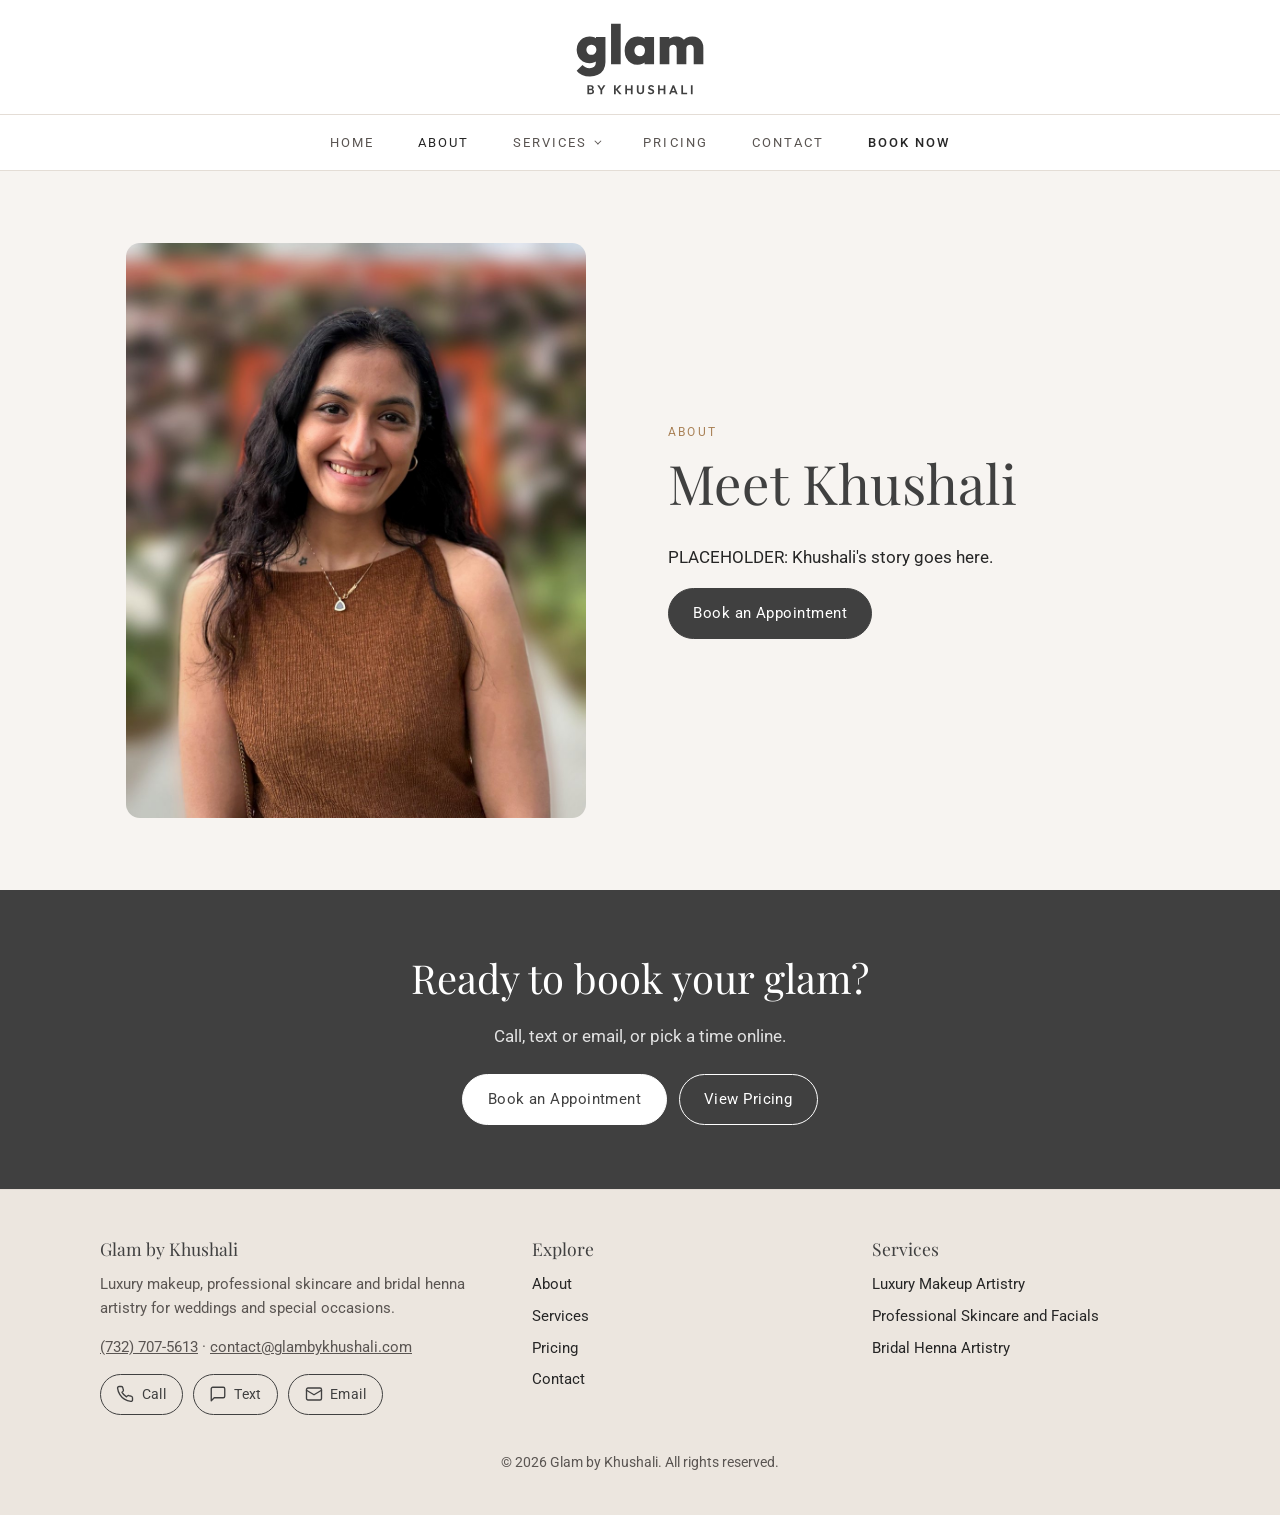
==== about/index.html @ 45f6269a "Add About page with Khushali's photo; link About nav to it (text pending) Co-Authored-By: Claude Opu" ====
<!doctype html>
<html lang="en">
<head>
<meta charset="utf-8">
<meta name="viewport" content="width=device-width, initial-scale=1">
<title>About | Glam by Khushali</title>
<meta name="description" content="Meet Khushali, the makeup, skincare and henna artist behind Glam by Khushali.">
<link rel="canonical" href="https://glambykhushali.com/about/">
<meta property="og:title" content="About | Glam by Khushali">
<meta property="og:description" content="Meet Khushali, the makeup, skincare and henna artist behind Glam by Khushali.">
<meta property="og:image" content="https://images.unsplash.com/photo-1684868268327-7e5590bcfbd6?auto=format&fit=crop&w=1200&q=80">
<link rel="icon" href="/favicon.ico" sizes="32x32">
<link rel="icon" type="image/svg+xml" href="/favicon.svg">
<link rel="apple-touch-icon" sizes="180x180" href="/apple-touch-icon.png">
<link rel="preconnect" href="https://fonts.googleapis.com">
<link rel="preconnect" href="https://fonts.gstatic.com" crossorigin>
<link rel="stylesheet" href="https://fonts.googleapis.com/css2?family=Playfair+Display:wght@400;500&family=Roboto:wght@300;400;500&display=swap">
<link rel="stylesheet" href="/assets/site.css">
</head>
<body>
<header class="brand-bar">
  <a class="book-mobile" href="/contact/#book">Book</a>
  <a class="logo" href="/" aria-label="Glam by Khushali home"><img src="/assets/logo.svg" alt="Glam by Khushali" width="470" height="266"></a>
  <button class="menu-toggle" type="button" aria-expanded="false" aria-controls="mobile-menu" aria-label="Menu"><svg viewBox="0 0 24 24" fill="none" stroke="currentColor" stroke-width="1.8" stroke-linecap="round" aria-hidden="true"><path d="M3 6h18M3 12h18M3 18h18"/></svg></button>
</header>
<nav class="main-nav" aria-label="Primary">
  <a href="/">Home</a>
  <a href="/about/" aria-current="page">About</a>
  <div class="has-sub"><a href="/#services">Services</a><span class="caret" aria-hidden="true"></span>
    <div class="submenu"><a href="/services/makeup/">Luxury Makeup</a><a href="/services/skincare/">Skincare & Facials</a><a href="/services/henna/">Bridal Henna</a></div>
  </div>
  <a href="/pricing/">Pricing</a>
  <a href="/contact/">Contact</a>
  <a class="nav-book" href="/contact/#book">Book Now</a>
</nav>
<div class="menu-overlay"></div>
<nav id="mobile-menu" class="mobile-menu" aria-label="Mobile">
  <button class="menu-close" type="button" aria-label="Close menu">&times;</button>
  <a href="/">Home</a>
  <a href="/about/">About</a>
  <a href="/#services">Services</a>
  <a class="sub" href="/services/makeup/">Luxury Makeup</a><a class="sub" href="/services/skincare/">Skincare & Facials</a><a class="sub" href="/services/henna/">Bridal Henna</a>
  <a href="/pricing/">Pricing</a>
  <a href="/contact/">Contact</a>
  <a class="nav-book" href="/contact/#book">Book Now</a>
</nav>
<main>
<section class="section">
  <div class="wrap split">
    <img class="portrait" src="/assets/khushali.jpg" alt="Khushali, makeup, skincare and henna artist" width="1000" height="1250">
    <div>
      <p class="eyebrow">About</p>
      <h1>Meet Khushali</h1>
      <p>PLACEHOLDER: Khushali's story goes here.</p>
      <div class="actions"><a class="btn" href="/contact/#book">Book an Appointment</a></div>
    </div>
  </div>
</section>

<section class="cta-band">
  <div class="wrap">
    <h2>Ready to book your glam?</h2>
    <p>Call, text or email, or pick a time online.</p>
    <div class="actions">
      <a class="btn btn--light" href="/contact/#book">Book an Appointment</a>
      <a class="btn btn--ghost" style="color:#fff;border-color:#fff" href="/pricing/">View Pricing</a>
    </div>
  </div>
</section>
</main>
<footer class="site-footer">
  <div class="wrap footer-grid">
    <div>
      <h3>Glam by Khushali</h3>
      <p class="note">Luxury makeup, professional skincare and bridal henna artistry for weddings and special occasions.</p>
      <p class="note"><a href="tel:+17327075613">(732) 707-5613</a> · <a href="mailto:contact@glambykhushali.com">contact@glambykhushali.com</a></p>
      <div class="footer-actions">
        <a class="btn btn--ghost" href="tel:+17327075613"><svg viewBox="0 0 24 24" fill="none" stroke="currentColor" stroke-width="1.8" stroke-linecap="round" stroke-linejoin="round" aria-hidden="true"><path d="M22 16.9v3a2 2 0 0 1-2.2 2 19.8 19.8 0 0 1-8.6-3.1 19.5 19.5 0 0 1-6-6A19.8 19.8 0 0 1 2.1 4.2 2 2 0 0 1 4.1 2h3a2 2 0 0 1 2 1.7c.1.9.4 1.8.7 2.7a2 2 0 0 1-.5 2.1L8 9.8a16 16 0 0 0 6 6l1.3-1.3a2 2 0 0 1 2.1-.4c.9.3 1.8.6 2.7.7a2 2 0 0 1 1.7 2z"/></svg>Call</a>
        <a class="btn btn--ghost" href="sms:+17327075613"><svg viewBox="0 0 24 24" fill="none" stroke="currentColor" stroke-width="1.8" stroke-linecap="round" stroke-linejoin="round" aria-hidden="true"><path d="M21 15a2 2 0 0 1-2 2H7l-4 4V5a2 2 0 0 1 2-2h14a2 2 0 0 1 2 2z"/></svg>Text</a>
        <a class="btn btn--ghost" href="mailto:contact@glambykhushali.com"><svg viewBox="0 0 24 24" fill="none" stroke="currentColor" stroke-width="1.8" stroke-linecap="round" stroke-linejoin="round" aria-hidden="true"><rect x="2" y="4" width="20" height="16" rx="2"/><path d="m22 7-10 6L2 7"/></svg>Email</a>
      </div>
    </div>
    <div>
      <h3>Explore</h3>
      <ul class="footer-links">
        <li><a href="/about/">About</a></li>
        <li><a href="/#services">Services</a></li>
        <li><a href="/pricing/">Pricing</a></li>
        <li><a href="/contact/">Contact</a></li>
      </ul>
    </div>
    <div>
      <h3>Services</h3>
      <ul class="footer-links">
        <li><a href="/services/makeup/">Luxury Makeup Artistry</a></li><li><a href="/services/skincare/">Professional Skincare and Facials</a></li><li><a href="/services/henna/">Bridal Henna Artistry</a></li>
      </ul>
    </div>
  </div>
  <p class="copyright">© 2026 Glam by Khushali. All rights reserved.</p>
</footer>
<script src="/assets/site.js" defer></script>
</body>
</html>
---- assets/site.css ----
:root {
  --bg: #f7f4f1;
  --surface: #ffffff;
  --ink: #262626;
  --ink-soft: #5a5552;
  --brand: #404040;
  --accent: #a98157;
  --accent-soft: #efe5da;
  --line: #e4ddd6;
  --radius: 14px;
  --heading: "Playfair Display", Georgia, serif;
  --body: "Roboto", system-ui, -apple-system, sans-serif;
  --max: 1120px;
}

*, *::before, *::after { box-sizing: border-box; }
html { scroll-behavior: smooth; -webkit-text-size-adjust: 100%; }
body {
  margin: 0;
  background: var(--bg);
  color: var(--ink);
  font-family: var(--body);
  font-size: 17px;
  line-height: 1.65;
  min-height: 100vh;
  display: flex;
  flex-direction: column;
}
main { flex: 1; }
img { max-width: 100%; height: auto; display: block; }
a { color: inherit; }
h1, h2, h3 { font-family: var(--heading); font-weight: 400; line-height: 1.2; color: var(--brand); margin: 0 0 .5em; }
h1 { font-size: clamp(2.1rem, 5vw, 3.4rem); }
h2 { font-size: clamp(1.7rem, 3.6vw, 2.5rem); }
h3 { font-size: 1.35rem; }
p { margin: 0 0 1em; }
.wrap { max-width: var(--max); margin: 0 auto; padding: 0 20px; }
.section { padding: 72px 0; }
.section--tint { background: var(--accent-soft); }
.center { text-align: center; }
.eyebrow { text-transform: uppercase; letter-spacing: .18em; font-size: .78rem; color: var(--accent); margin-bottom: .6em; }
.lead { font-size: 1.1rem; color: var(--ink-soft); max-width: 680px; margin-left: auto; margin-right: auto; }

/* Buttons */
.btn {
  display: inline-flex; align-items: center; justify-content: center; gap: .5em;
  padding: .8em 1.6em; border-radius: 999px; border: 1px solid var(--brand);
  background: var(--brand); color: #fff; text-decoration: none; font-size: .95rem;
  letter-spacing: .03em; cursor: pointer; transition: opacity .2s, background .2s, color .2s;
}
.btn:hover { opacity: .85; }
.btn--ghost { background: transparent; color: var(--brand); }
.btn--ghost:hover { background: var(--brand); color: #fff; opacity: 1; }
.btn--light { background: #fff; color: var(--brand); border-color: #fff; }
.btn svg { width: 18px; height: 18px; flex: none; }

/* Header */
/* Header: logo bar on top (scrolls away), centered menu bar that stays pinned */
html { scroll-padding-top: 64px; }
.brand-bar {
  position: sticky; top: 0; z-index: 50; background: var(--surface);
  display: grid; grid-template-columns: 1fr auto 1fr; align-items: center;
  padding: 8px 16px; border-bottom: 1px solid var(--line);
}
.logo { justify-self: center; display: block; }
.logo img { height: 40px; width: auto; display: block; }
.book-mobile { justify-self: start; font-size: .75rem; letter-spacing: .18em; text-transform: uppercase; text-decoration: none; color: var(--ink); font-weight: 500; }
.menu-toggle { justify-self: end; background: none; border: 0; padding: 6px; color: var(--brand); cursor: pointer; line-height: 0; }
.menu-toggle svg { width: 28px; height: 28px; }
.main-nav { display: none; }
.menu-overlay { position: fixed; inset: 0; background: rgba(0,0,0,.35); opacity: 0; visibility: hidden; transition: opacity .4s, visibility .4s; z-index: 60; }
.menu-overlay.open { opacity: 1; visibility: visible; }
.mobile-menu {
  position: fixed; top: 0; right: 0; bottom: 0; width: min(86vw, 340px); z-index: 70; background: var(--surface);
  padding: 64px 32px 32px; overflow-y: auto; transform: translateX(105%); transition: transform .5s ease; box-shadow: -10px 0 30px rgba(0,0,0,.08);
}
.mobile-menu.open { transform: none; }
.mobile-menu a { display: block; padding: 12px 0; text-decoration: none; font-size: .8rem; letter-spacing: .18em; text-transform: uppercase; color: var(--ink-soft); }
.mobile-menu a.sub { padding: 8px 0 8px 18px; font-size: .72rem; color: #8a847f; }
.mobile-menu a:hover, .mobile-menu a:focus-visible { color: var(--ink); }
.mobile-menu .nav-book { margin-top: 10px; border-top: 1px solid var(--line); padding-top: 18px; color: var(--ink); font-weight: 500; }
.menu-close { position: absolute; top: 14px; right: 18px; background: none; border: 0; font-size: 2rem; line-height: 1; color: var(--brand); cursor: pointer; }
@media (min-width: 900px) {
  .brand-bar { position: static; display: block; text-align: center; padding: 22px 0 18px; border-bottom: 0; }
  .logo img { height: 74px; margin: 0 auto; }
  .book-mobile, .menu-toggle, .menu-overlay, .mobile-menu { display: none; }
  .main-nav {
    display: flex; justify-content: center; align-items: center; gap: 44px; flex-wrap: wrap;
    position: sticky; top: 0; z-index: 50; background: var(--surface);
    border-top: 1px solid var(--line); border-bottom: 1px solid var(--line); padding: 0 24px;
  }
  .main-nav > a, .has-sub > a { display: block; padding: 17px 0; font-size: .8rem; letter-spacing: .16em; text-transform: uppercase; text-decoration: none; color: var(--ink-soft); transition: color .2s linear; }
  .main-nav > a:hover, .has-sub:hover > a, .has-sub:focus-within > a { color: var(--ink); }
  .main-nav [aria-current="page"] { color: var(--ink); }
  .main-nav .nav-book { color: var(--ink); font-weight: 500; }
  .has-sub { position: relative; display: flex; align-items: center; gap: 7px; }
  .has-sub .caret { width: 5px; height: 5px; border-right: 1px solid currentColor; border-bottom: 1px solid currentColor; transform: rotate(45deg) translateY(-2px); color: var(--ink-soft); }
  .submenu {
    position: absolute; top: 100%; left: -22px; min-width: 210px; background: var(--surface); padding: 10px 22px 12px;
    border: 1px solid var(--line); box-shadow: 0 8px 24px rgba(0,0,0,.08);
    opacity: 0; visibility: hidden; transform: translateY(6px); transition: opacity .2s, transform .2s, visibility .2s;
  }
  .has-sub:hover .submenu, .has-sub:focus-within .submenu { opacity: 1; visibility: visible; transform: none; }
  .submenu a { display: block; padding: 9px 0; font-size: .72rem; letter-spacing: .16em; text-transform: uppercase; text-decoration: none; color: #8a847f; white-space: nowrap; }
  .submenu a:hover { color: var(--ink); }
}

/* Hero */
.hero {
  position: relative; color: #fff; text-align: center;
  background-size: cover; background-position: center 30%;
  padding: 120px 0 130px;
}
.hero::before { content: ""; position: absolute; inset: 0; background: linear-gradient(rgba(20, 14, 10, .45), rgba(20, 14, 10, .6)); }
.hero .wrap { position: relative; }
.hero h1 { color: #fff; }
.hero p { font-size: 1.2rem; opacity: .95; }
.hero .actions { display: flex; flex-wrap: wrap; gap: 12px; justify-content: center; margin-top: 1.6em; }
.page-hero { padding: 80px 0 90px; }

/* About split */
.split { display: grid; gap: 40px; align-items: center; }
.split img.portrait { aspect-ratio: 4 / 5; max-width: 460px; justify-self: center; }
.split img { border-radius: var(--radius); width: 100%; aspect-ratio: 4 / 3; object-fit: cover; }
@media (min-width: 860px) { .split { grid-template-columns: 1fr 1fr; gap: 56px; } }

/* Service cards */
.cards { display: grid; gap: 28px; margin-top: 40px; }
@media (min-width: 760px) { .cards { grid-template-columns: repeat(3, 1fr); } }
.card {
  background: var(--surface); border-radius: var(--radius); overflow: hidden;
  text-decoration: none; display: flex; flex-direction: column;
  box-shadow: 0 1px 2px rgba(0,0,0,.05), 0 8px 24px rgba(60, 40, 20, .06);
  transition: transform .25s, box-shadow .25s;
}
.card:hover { transform: translateY(-4px); box-shadow: 0 2px 4px rgba(0,0,0,.06), 0 16px 36px rgba(60, 40, 20, .12); }
.card img { aspect-ratio: 4 / 3; object-fit: cover; width: 100%; }
.card-body { padding: 24px; display: flex; flex-direction: column; flex: 1; }
.card-body p { color: var(--ink-soft); font-size: .97rem; }
.card-link { margin-top: auto; color: var(--accent); font-size: .92rem; letter-spacing: .05em; }

/* Detail pages */
.gallery { display: grid; gap: 14px; grid-template-columns: repeat(2, 1fr); }
.gallery img { border-radius: 10px; aspect-ratio: 1 / 1; object-fit: cover; width: 100%; }
@media (min-width: 760px) { .gallery { grid-template-columns: repeat(3, 1fr); } }
.checklist { list-style: none; padding: 0; margin: 0 0 1em; }
.checklist li { position: relative; padding-left: 28px; margin-bottom: .55em; }
.checklist li::before { content: ""; position: absolute; left: 4px; top: .55em; width: 9px; height: 9px; border-radius: 50%; background: var(--accent); }
.steps { counter-reset: step; display: grid; gap: 20px; margin-top: 28px; }
@media (min-width: 760px) { .steps { grid-template-columns: repeat(3, 1fr); } }
.step { background: var(--surface); border-radius: var(--radius); padding: 22px; }
.step::before { counter-increment: step; content: "0" counter(step); font-family: var(--heading); font-size: 1.6rem; color: var(--accent); display: block; margin-bottom: 6px; }
.step h3 { font-size: 1.1rem; }
.step p { font-size: .95rem; color: var(--ink-soft); margin: 0; }

/* Pricing */
.rate-badge { display: inline-block; background: var(--surface); border: 1px solid var(--line); border-radius: 999px; padding: .5em 1.4em; font-family: var(--heading); font-size: 1.5rem; color: var(--brand); margin: .4em 0 1em; }
.price-group { margin-top: 56px; }
.price-group > h2 { border-bottom: 1px solid var(--line); padding-bottom: .4em; }
.price-list { display: grid; gap: 20px; margin-top: 24px; }
@media (min-width: 760px) { .price-list { grid-template-columns: repeat(2, 1fr); } }
.price-item { background: var(--surface); border-radius: var(--radius); padding: 26px; box-shadow: 0 1px 2px rgba(0,0,0,.04); display: flex; flex-direction: column; }
.price-head { display: flex; justify-content: space-between; align-items: baseline; gap: 12px; flex-wrap: wrap; margin-bottom: .4em; }
.price-head h3 { margin: 0; }
.price-est { color: var(--accent); font-size: .95rem; white-space: nowrap; }
.price-time { font-size: .9rem; color: var(--ink-soft); margin-bottom: .8em; }
.price-item .checklist { font-size: .95rem; }
.policy { background: var(--surface); border-radius: var(--radius); padding: 32px; margin-top: 56px; border: 1px solid var(--line); }
.policy h2 { font-size: 1.6rem; }

/* Contact */
.contact-options { display: grid; gap: 18px; margin-top: 36px; }
@media (min-width: 760px) { .contact-options { grid-template-columns: repeat(3, 1fr); } }
.contact-card { background: var(--surface); border-radius: var(--radius); padding: 28px 24px; text-align: center; display: flex; flex-direction: column; align-items: center; gap: 10px; }
.contact-card .icon { width: 52px; height: 52px; border-radius: 50%; background: var(--accent-soft); color: var(--accent); display: grid; place-items: center; }
.contact-card .icon svg { width: 24px; height: 24px; }
.contact-card h3 { margin: 4px 0 0; }
.contact-card p { color: var(--ink-soft); font-size: .95rem; margin: 0 0 8px; }
.calendly-box { background: var(--surface); border-radius: var(--radius); overflow: hidden; margin-top: 32px; }
.calendly-inline-widget { min-width: 300px; width: 100%; height: 1120px; }
@media (min-width: 760px) { .calendly-inline-widget { height: 760px; } }
.booking-fallback { padding: 40px 24px; text-align: center; }
.form { max-width: 620px; margin: 32px auto 0; display: grid; gap: 16px; }
.form label { display: block; font-size: .9rem; margin-bottom: 4px; }
.form input, .form textarea { width: 100%; font: inherit; padding: 12px 14px; border: 1px solid var(--line); border-radius: 10px; background: var(--surface); }
.form input:focus, .form textarea:focus { outline: 2px solid var(--accent); outline-offset: 1px; }
.fields { display: grid; gap: 16px; }
.hidden { display: none !important; }
.note { font-size: .92rem; color: var(--ink-soft); }

/* CTA band */
.cta-band { background: var(--brand); color: #fff; text-align: center; padding: 64px 0; }
.cta-band h2 { color: #fff; }
.cta-band p { opacity: .85; }
.cta-band .actions { display: flex; gap: 12px; justify-content: center; flex-wrap: wrap; margin-top: 1.4em; }

/* Footer */
.site-footer { background: #ece6df; border-top: 1px solid var(--line); padding: 48px 0 28px; font-size: .95rem; }
.footer-grid { display: grid; gap: 32px; text-align: center; }
@media (min-width: 760px) { .footer-grid { grid-template-columns: 1.3fr 1fr 1fr; text-align: left; } }
.footer-grid h3 { font-size: 1.1rem; margin-bottom: .7em; }
.footer-links { list-style: none; padding: 0; margin: 0; }
.footer-links li { margin-bottom: .45em; }
.footer-links a { text-decoration: none; }
.footer-links a:hover { color: var(--accent); }
.footer-actions { display: flex; gap: 10px; flex-wrap: wrap; justify-content: center; }
@media (min-width: 760px) { .footer-actions { justify-content: flex-start; } }
.footer-actions .btn { padding: .55em 1.1em; font-size: .88rem; }
.copyright { text-align: center; color: var(--ink-soft); font-size: .85rem; margin-top: 36px; }

/* Book Now chooser */
.choose { display: grid; gap: 22px; margin-top: 36px; text-align: center; }
@media (min-width: 760px) { .choose { grid-template-columns: repeat(2, 1fr); gap: 28px; } }
.choose-card { background: var(--surface); border-radius: var(--radius); padding: 40px 32px 36px; display: flex; flex-direction: column; align-items: center; gap: 12px; box-shadow: 0 6px 22px rgba(0,0,0,.04); }
.choose-card .icon { width: 56px; height: 56px; border-radius: 50%; background: var(--accent-soft); color: var(--accent); display: grid; place-items: center; }
.choose-card .icon svg { width: 26px; height: 26px; }
.choose-card .eyebrow { margin: 6px 0 0; }
.choose-card h2 { margin: 0; font-size: 1.7rem; }
.choose-card p:not(.eyebrow) { color: var(--ink-soft); margin: 0 0 10px; max-width: 34ch; }
.choose-card .btn { margin-top: auto; }
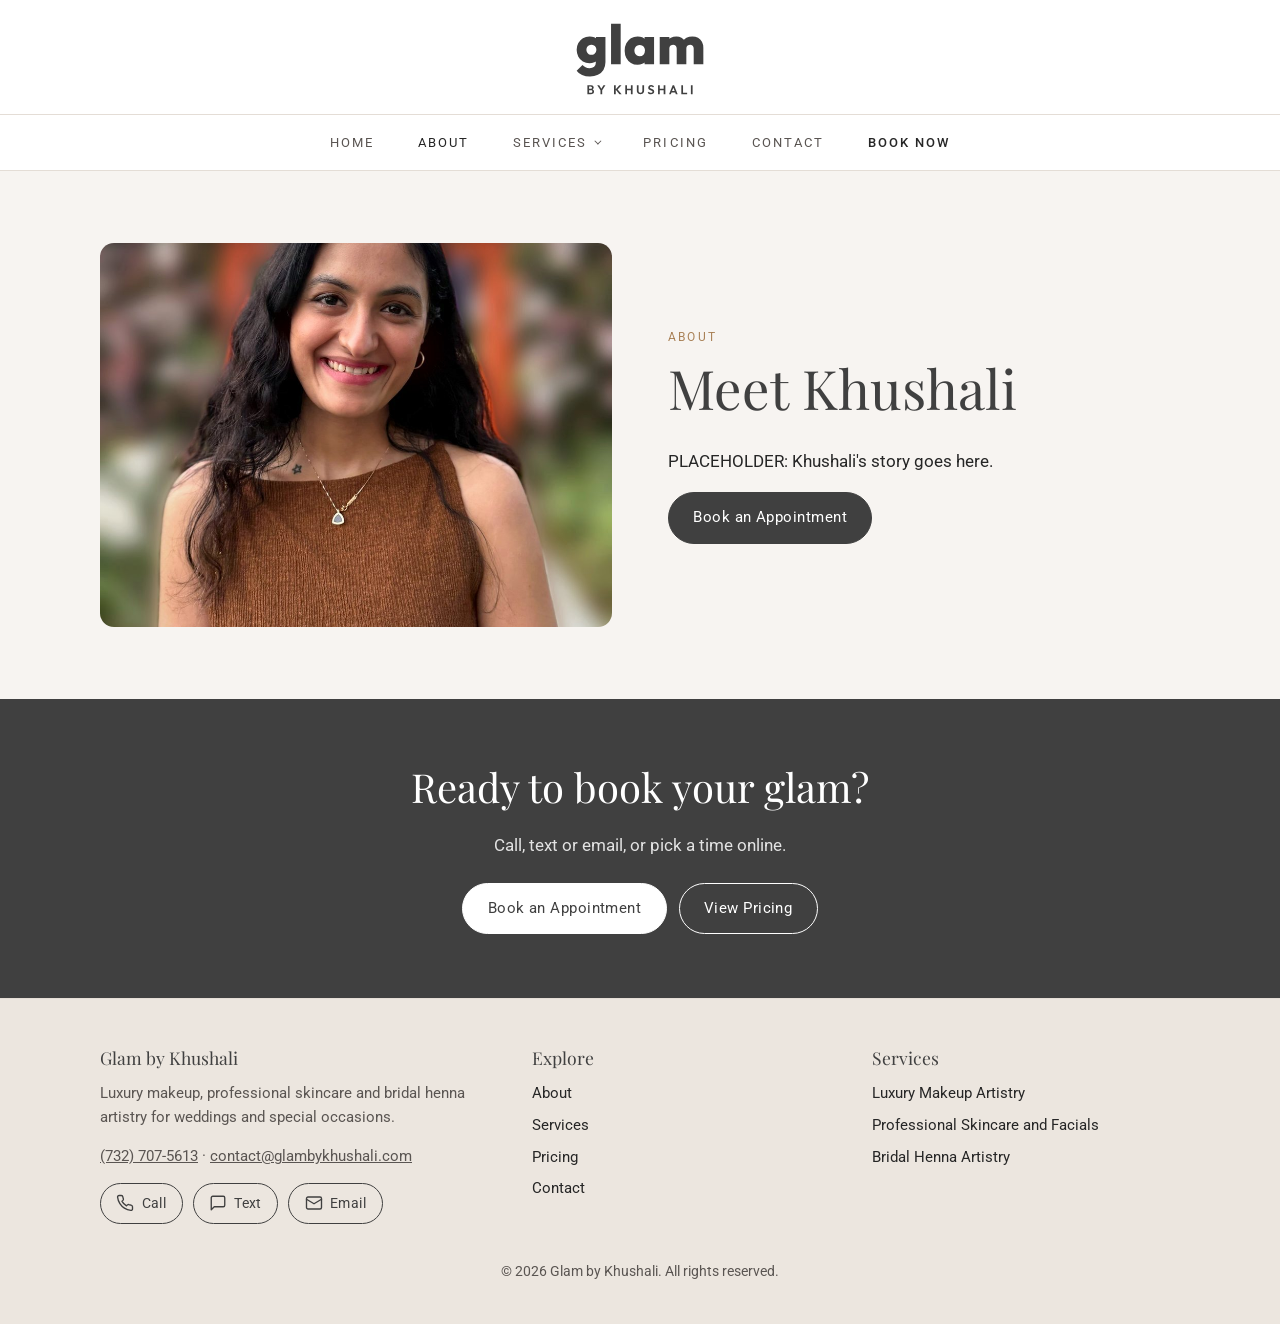
==== commit 19a9ad71: "Rebuild pages with About link" ====
--- a/about/index.html
+++ b/about/index.html
@@ -19,7 +19,7 @@
 </head>
 <body>
 <header class="brand-bar">
-  <a class="book-mobile" href="/contact/#book">Book</a>
+  <a class="book-mobile" href="/book/">Book</a>
   <a class="logo" href="/" aria-label="Glam by Khushali home"><img src="/assets/logo.svg" alt="Glam by Khushali" width="470" height="266"></a>
   <button class="menu-toggle" type="button" aria-expanded="false" aria-controls="mobile-menu" aria-label="Menu"><svg viewBox="0 0 24 24" fill="none" stroke="currentColor" stroke-width="1.8" stroke-linecap="round" aria-hidden="true"><path d="M3 6h18M3 12h18M3 18h18"/></svg></button>
 </header>
@@ -31,7 +31,7 @@
   </div>
   <a href="/pricing/">Pricing</a>
   <a href="/contact/">Contact</a>
-  <a class="nav-book" href="/contact/#book">Book Now</a>
+  <a class="nav-book" href="/book/">Book Now</a>
 </nav>
 <div class="menu-overlay"></div>
 <nav id="mobile-menu" class="mobile-menu" aria-label="Mobile">
@@ -42,7 +42,7 @@
   <a class="sub" href="/services/makeup/">Luxury Makeup</a><a class="sub" href="/services/skincare/">Skincare & Facials</a><a class="sub" href="/services/henna/">Bridal Henna</a>
   <a href="/pricing/">Pricing</a>
   <a href="/contact/">Contact</a>
-  <a class="nav-book" href="/contact/#book">Book Now</a>
+  <a class="nav-book" href="/book/">Book Now</a>
 </nav>
 <main>
 <section class="section">
@@ -62,7 +62,7 @@
     <h2>Ready to book your glam?</h2>
     <p>Call, text or email, or pick a time online.</p>
     <div class="actions">
-      <a class="btn btn--light" href="/contact/#book">Book an Appointment</a>
+      <a class="btn btn--light" href="/book/">Book an Appointment</a>
       <a class="btn btn--ghost" style="color:#fff;border-color:#fff" href="/pricing/">View Pricing</a>
     </div>
   </div>
--- a/assets/site.css
+++ b/assets/site.css
@@ -120,7 +120,6 @@
 
 /* About split */
 .split { display: grid; gap: 40px; align-items: center; }
-.split img.portrait { aspect-ratio: 4 / 5; max-width: 460px; justify-self: center; }
 .split img { border-radius: var(--radius); width: 100%; aspect-ratio: 4 / 3; object-fit: cover; }
 @media (min-width: 860px) { .split { grid-template-columns: 1fr 1fr; gap: 56px; } }
 
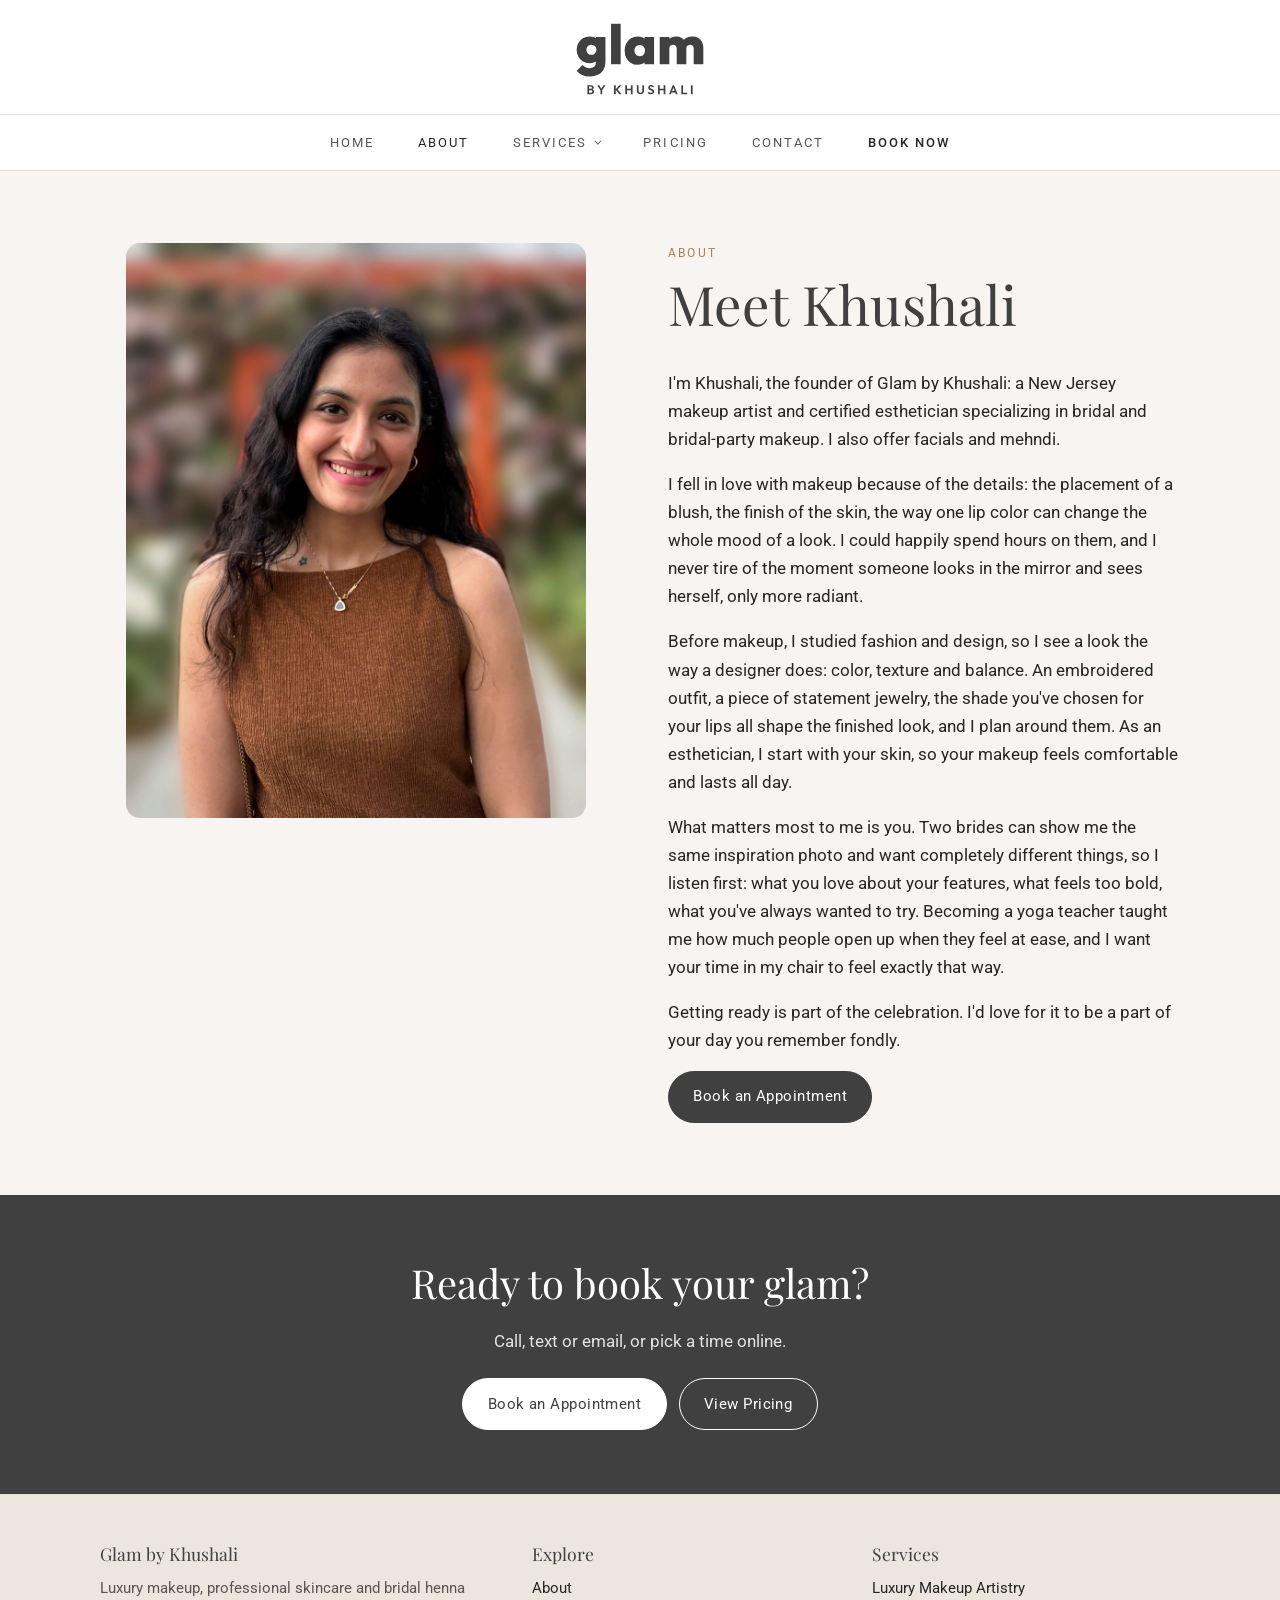
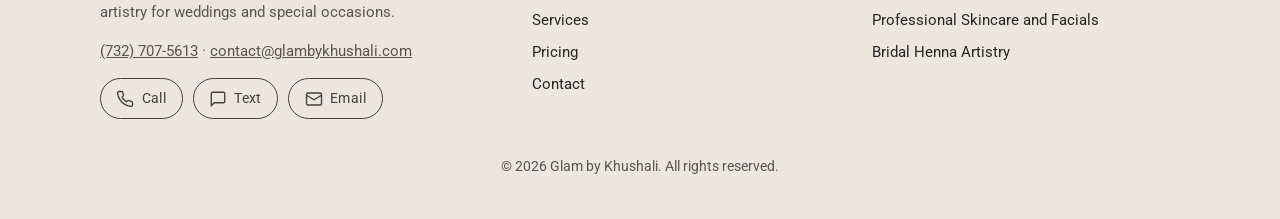
==== commit 985e25d2: "About page: add cleaned-up bio text, top-align layout Co-Authored-By: Claude Sonnet 5.5 <noreply@ant" ====
--- a/about/index.html
+++ b/about/index.html
@@ -46,12 +46,12 @@
 </nav>
 <main>
 <section class="section">
-  <div class="wrap split">
+  <div class="wrap split split--top">
     <img class="portrait" src="/assets/khushali.jpg" alt="Khushali, makeup, skincare and henna artist" width="1000" height="1250">
     <div>
       <p class="eyebrow">About</p>
       <h1>Meet Khushali</h1>
-      <p>PLACEHOLDER: Khushali's story goes here.</p>
+      <p>I'm Khushali, the founder of Glam by Khushali: a New Jersey makeup artist and certified esthetician specializing in bridal and bridal-party makeup. I also offer facials and mehndi.</p><p>I fell in love with makeup because of the details: the placement of a blush, the finish of the skin, the way one lip color can change the whole mood of a look. I could happily spend hours on them, and I never tire of the moment someone looks in the mirror and sees herself, only more radiant.</p><p>Before makeup, I studied fashion and design, so I see a look the way a designer does: color, texture and balance. An embroidered outfit, a piece of statement jewelry, the shade you've chosen for your lips all shape the finished look, and I plan around them. As an esthetician, I start with your skin, so your makeup feels comfortable and lasts all day.</p><p>What matters most to me is you. Two brides can show me the same inspiration photo and want completely different things, so I listen first: what you love about your features, what feels too bold, what you've always wanted to try. Becoming a yoga teacher taught me how much people open up when they feel at ease, and I want your time in my chair to feel exactly that way.</p><p>Getting ready is part of the celebration. I'd love for it to be a part of your day you remember fondly.</p>
       <div class="actions"><a class="btn" href="/contact/#book">Book an Appointment</a></div>
     </div>
   </div>
--- a/assets/site.css
+++ b/assets/site.css
@@ -120,6 +120,7 @@
 
 /* About split */
 .split { display: grid; gap: 40px; align-items: center; }
+.split img.portrait { aspect-ratio: 4 / 5; max-width: 460px; justify-self: center; }
 .split img { border-radius: var(--radius); width: 100%; aspect-ratio: 4 / 3; object-fit: cover; }
 @media (min-width: 860px) { .split { grid-template-columns: 1fr 1fr; gap: 56px; } }
 
@@ -217,3 +218,5 @@
 .choose-card h2 { margin: 0; font-size: 1.7rem; }
 .choose-card p:not(.eyebrow) { color: var(--ink-soft); margin: 0 0 10px; max-width: 34ch; }
 .choose-card .btn { margin-top: auto; }
+.split--top { align-items: start; }
+.split--top h1 { margin-bottom: .6em; }
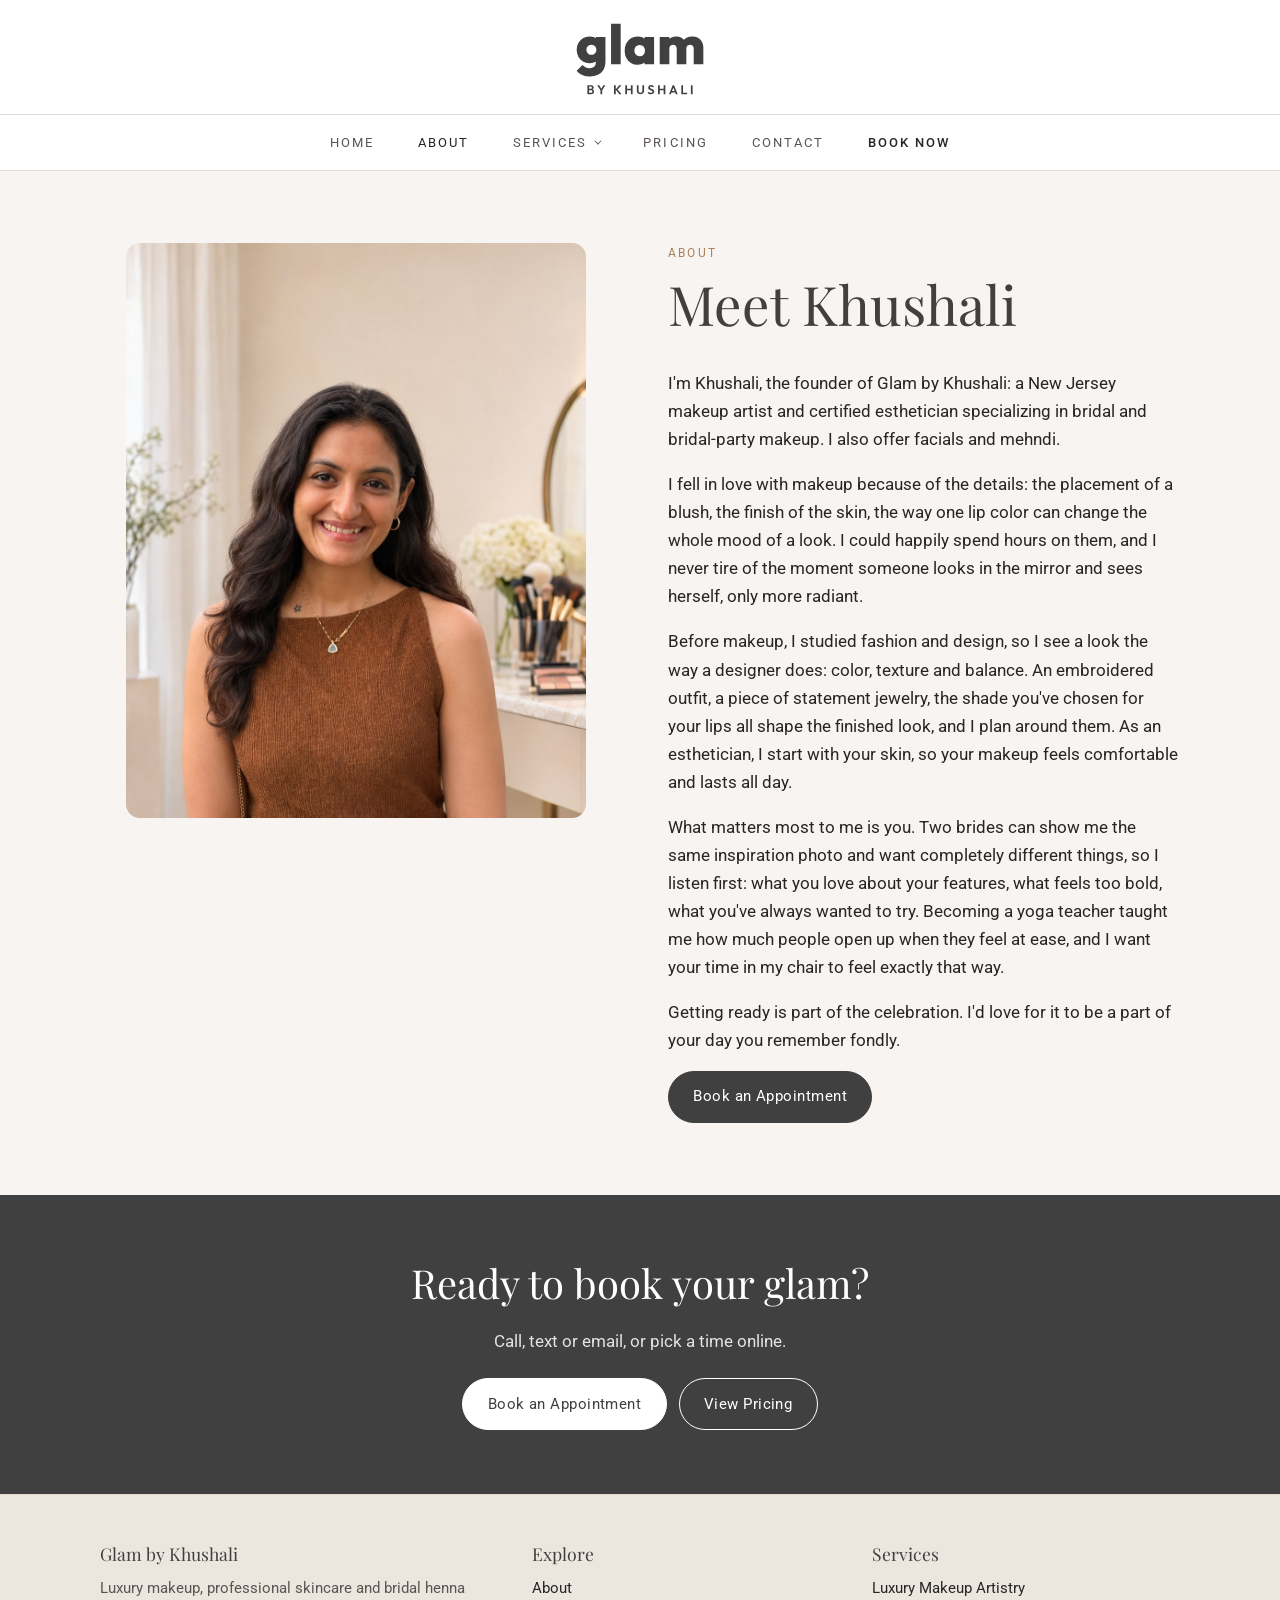
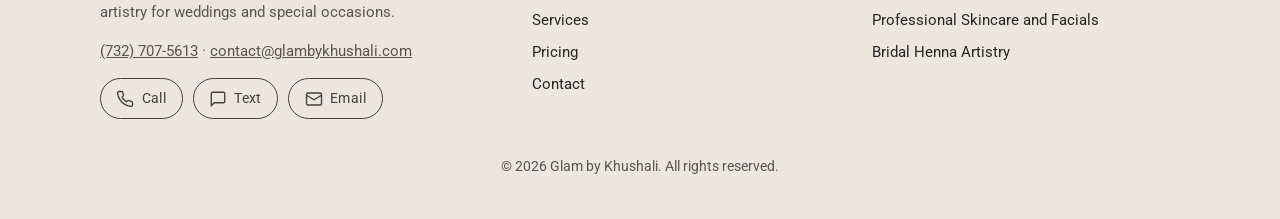
==== commit 0f2611fd: "Use studio portrait on About page and home About section Co-Authored-By: Claude Sonnet 5.5 <noreply@" ====
--- a/about/index.html
+++ b/about/index.html
@@ -47,7 +47,7 @@
 <main>
 <section class="section">
   <div class="wrap split split--top">
-    <img class="portrait" src="/assets/khushali.jpg" alt="Khushali, makeup, skincare and henna artist" width="1000" height="1250">
+    <img class="portrait" src="/assets/khushali-studio.jpg" alt="Khushali, makeup, skincare and henna artist" width="1000" height="1250">
     <div>
       <p class="eyebrow">About</p>
       <h1>Meet Khushali</h1>
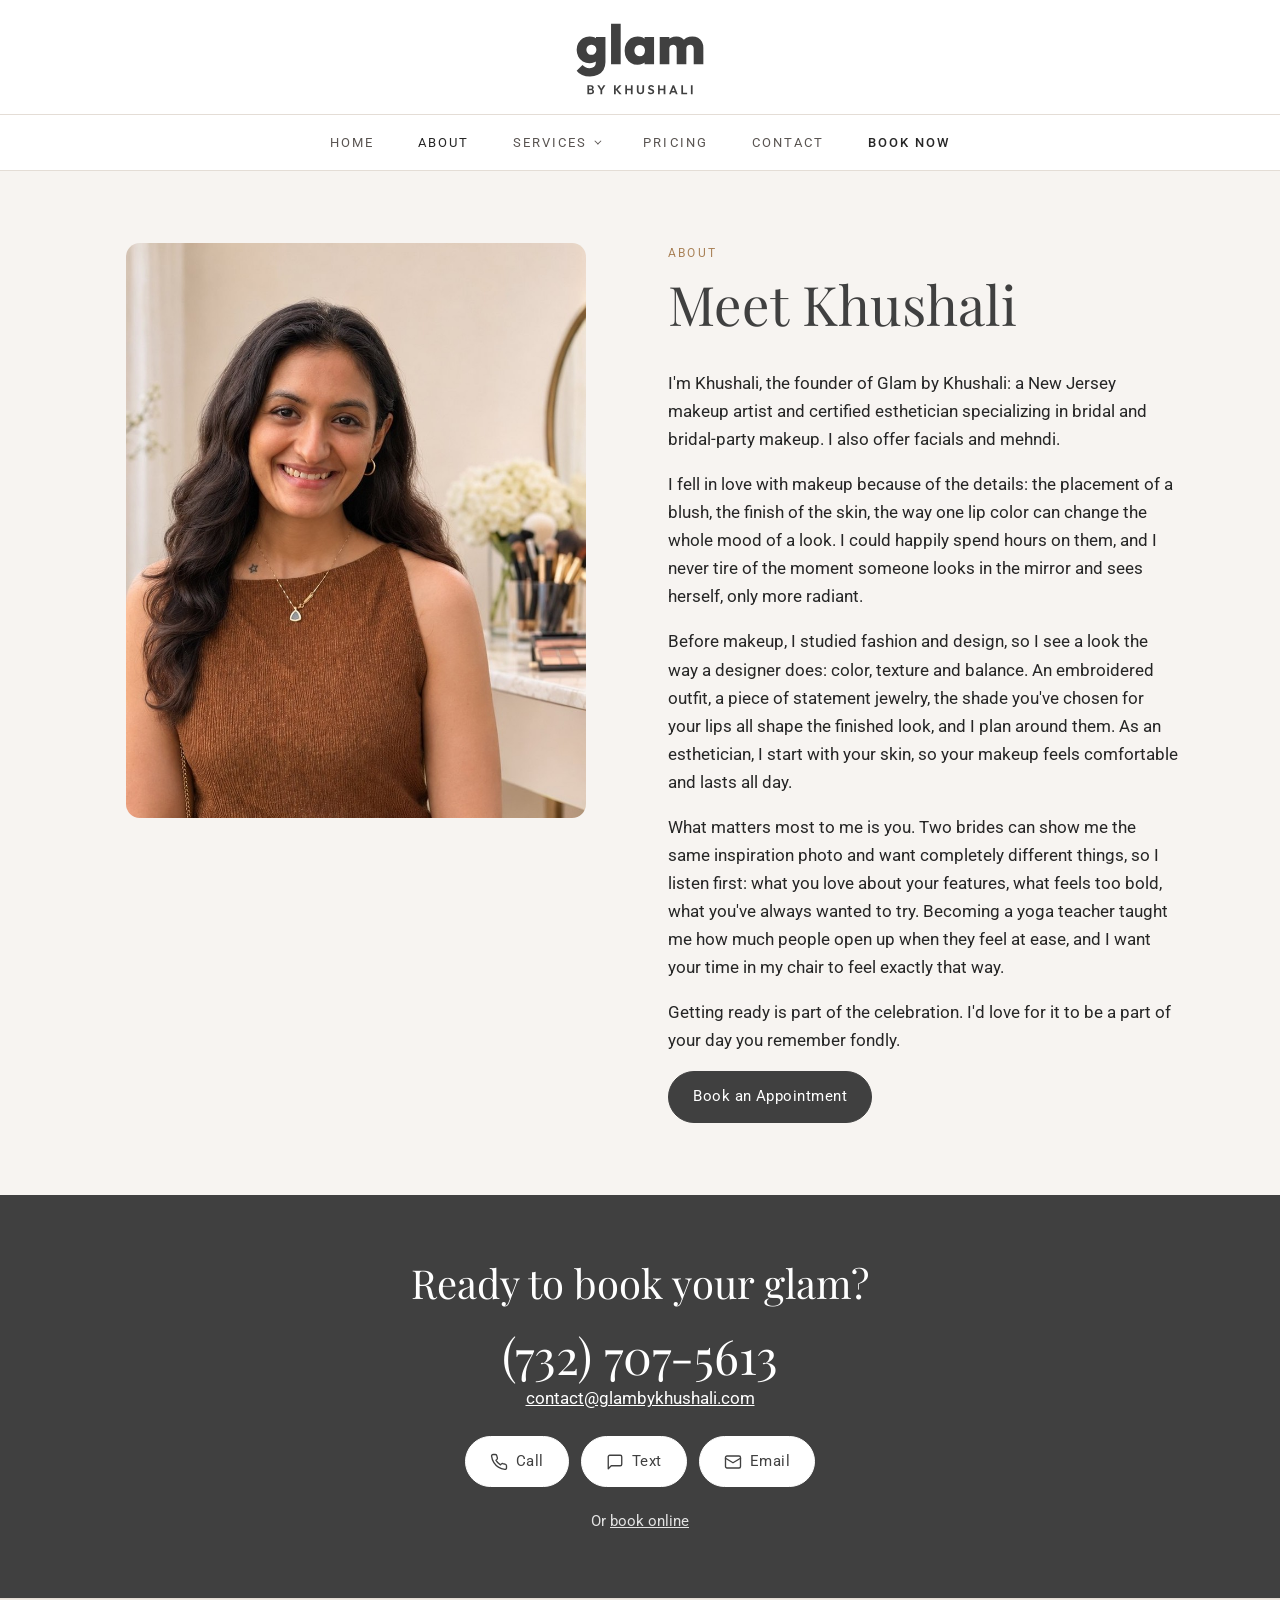
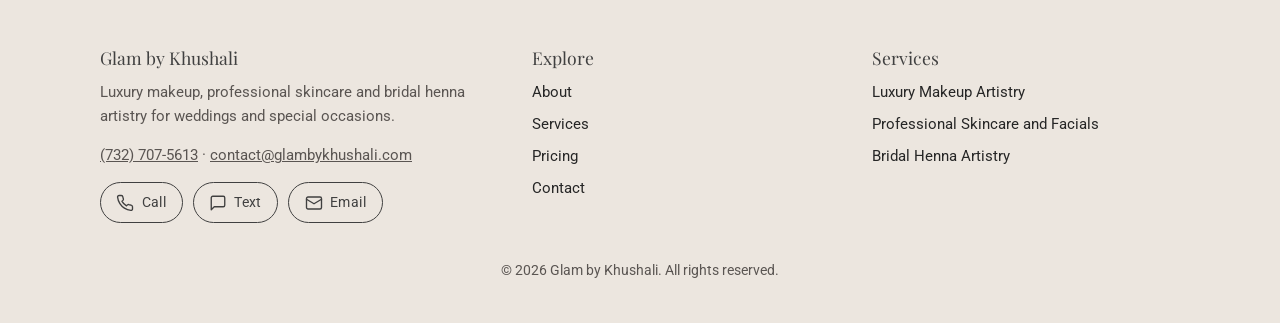
==== commit db036af0: "Apply reviewer feedback: white hero button, tighter portrait crop, full-width About button, 'Service" ====
--- a/about/index.html
+++ b/about/index.html
@@ -47,7 +47,7 @@
 <main>
 <section class="section">
   <div class="wrap split split--top">
-    <img class="portrait" src="/assets/khushali-studio.jpg" alt="Khushali, makeup, skincare and henna artist" width="1000" height="1250">
+    <img class="portrait" src="/assets/khushali-studio.jpg" alt="Khushali, makeup, skincare and henna artist" width="840" height="1050">
     <div>
       <p class="eyebrow">About</p>
       <h1>Meet Khushali</h1>
@@ -60,11 +60,14 @@
 <section class="cta-band">
   <div class="wrap">
     <h2>Ready to book your glam?</h2>
-    <p>Call, text or email, or pick a time online.</p>
+    <p class="cta-phone"><a href="tel:+17327075613">(732) 707-5613</a></p>
+    <p class="cta-email"><a href="mailto:contact@glambykhushali.com">contact@glambykhushali.com</a></p>
     <div class="actions">
-      <a class="btn btn--light" href="/book/">Book an Appointment</a>
-      <a class="btn btn--ghost" style="color:#fff;border-color:#fff" href="/pricing/">View Pricing</a>
+      <a class="btn btn--light" href="tel:+17327075613"><svg viewBox="0 0 24 24" fill="none" stroke="currentColor" stroke-width="1.8" stroke-linecap="round" stroke-linejoin="round" aria-hidden="true"><path d="M22 16.9v3a2 2 0 0 1-2.2 2 19.8 19.8 0 0 1-8.6-3.1 19.5 19.5 0 0 1-6-6A19.8 19.8 0 0 1 2.1 4.2 2 2 0 0 1 4.1 2h3a2 2 0 0 1 2 1.7c.1.9.4 1.8.7 2.7a2 2 0 0 1-.5 2.1L8 9.8a16 16 0 0 0 6 6l1.3-1.3a2 2 0 0 1 2.1-.4c.9.3 1.8.6 2.7.7a2 2 0 0 1 1.7 2z"/></svg>Call</a>
+      <a class="btn btn--light" href="sms:+17327075613"><svg viewBox="0 0 24 24" fill="none" stroke="currentColor" stroke-width="1.8" stroke-linecap="round" stroke-linejoin="round" aria-hidden="true"><path d="M21 15a2 2 0 0 1-2 2H7l-4 4V5a2 2 0 0 1 2-2h14a2 2 0 0 1 2 2z"/></svg>Text</a>
+      <a class="btn btn--light" href="mailto:contact@glambykhushali.com"><svg viewBox="0 0 24 24" fill="none" stroke="currentColor" stroke-width="1.8" stroke-linecap="round" stroke-linejoin="round" aria-hidden="true"><rect x="2" y="4" width="20" height="16" rx="2"/><path d="m22 7-10 6L2 7"/></svg>Email</a>
     </div>
+    <p class="cta-alt">Or <a href="/book/">book online</a></p>
   </div>
 </section>
 </main>
--- a/assets/site.css
+++ b/assets/site.css
@@ -220,3 +220,16 @@
 .choose-card .btn { margin-top: auto; }
 .split--top { align-items: start; }
 .split--top h1 { margin-bottom: .6em; }
+
+/* Reviewer edits */
+.btn--block { display: flex; width: 100%; }
+.price-feature { padding: 72px 0; }
+.price-card { background: var(--surface); border: 2px solid var(--accent); border-radius: 22px; max-width: 760px; margin: 0 auto; padding: 56px 24px 52px; box-shadow: 0 18px 50px rgba(64, 40, 20, .12); }
+.price-big { font-family: var(--heading); font-size: clamp(1.6rem, 4vw, 2.4rem); color: var(--ink-soft); margin: .1em 0 .1em; line-height: 1.1; }
+.price-big span { display: block; font-size: clamp(4.5rem, 16vw, 8rem); color: var(--brand); line-height: 1; letter-spacing: -.02em; }
+.price-sub { color: var(--ink-soft); font-size: 1.1rem; margin: .4em 0 1.6em; }
+.cta-band .cta-phone { font-family: var(--heading); font-size: clamp(2rem, 6vw, 3rem); margin: .2em 0 0; opacity: 1; line-height: 1.2; }
+.cta-band .cta-phone a { color: #fff; text-decoration: none; }
+.cta-band .cta-email { margin: 0; opacity: 1; }
+.cta-band .cta-email a, .cta-band .cta-alt a { color: #fff; }
+.cta-band .cta-alt { margin: 1.4em 0 0; font-size: .95rem; }
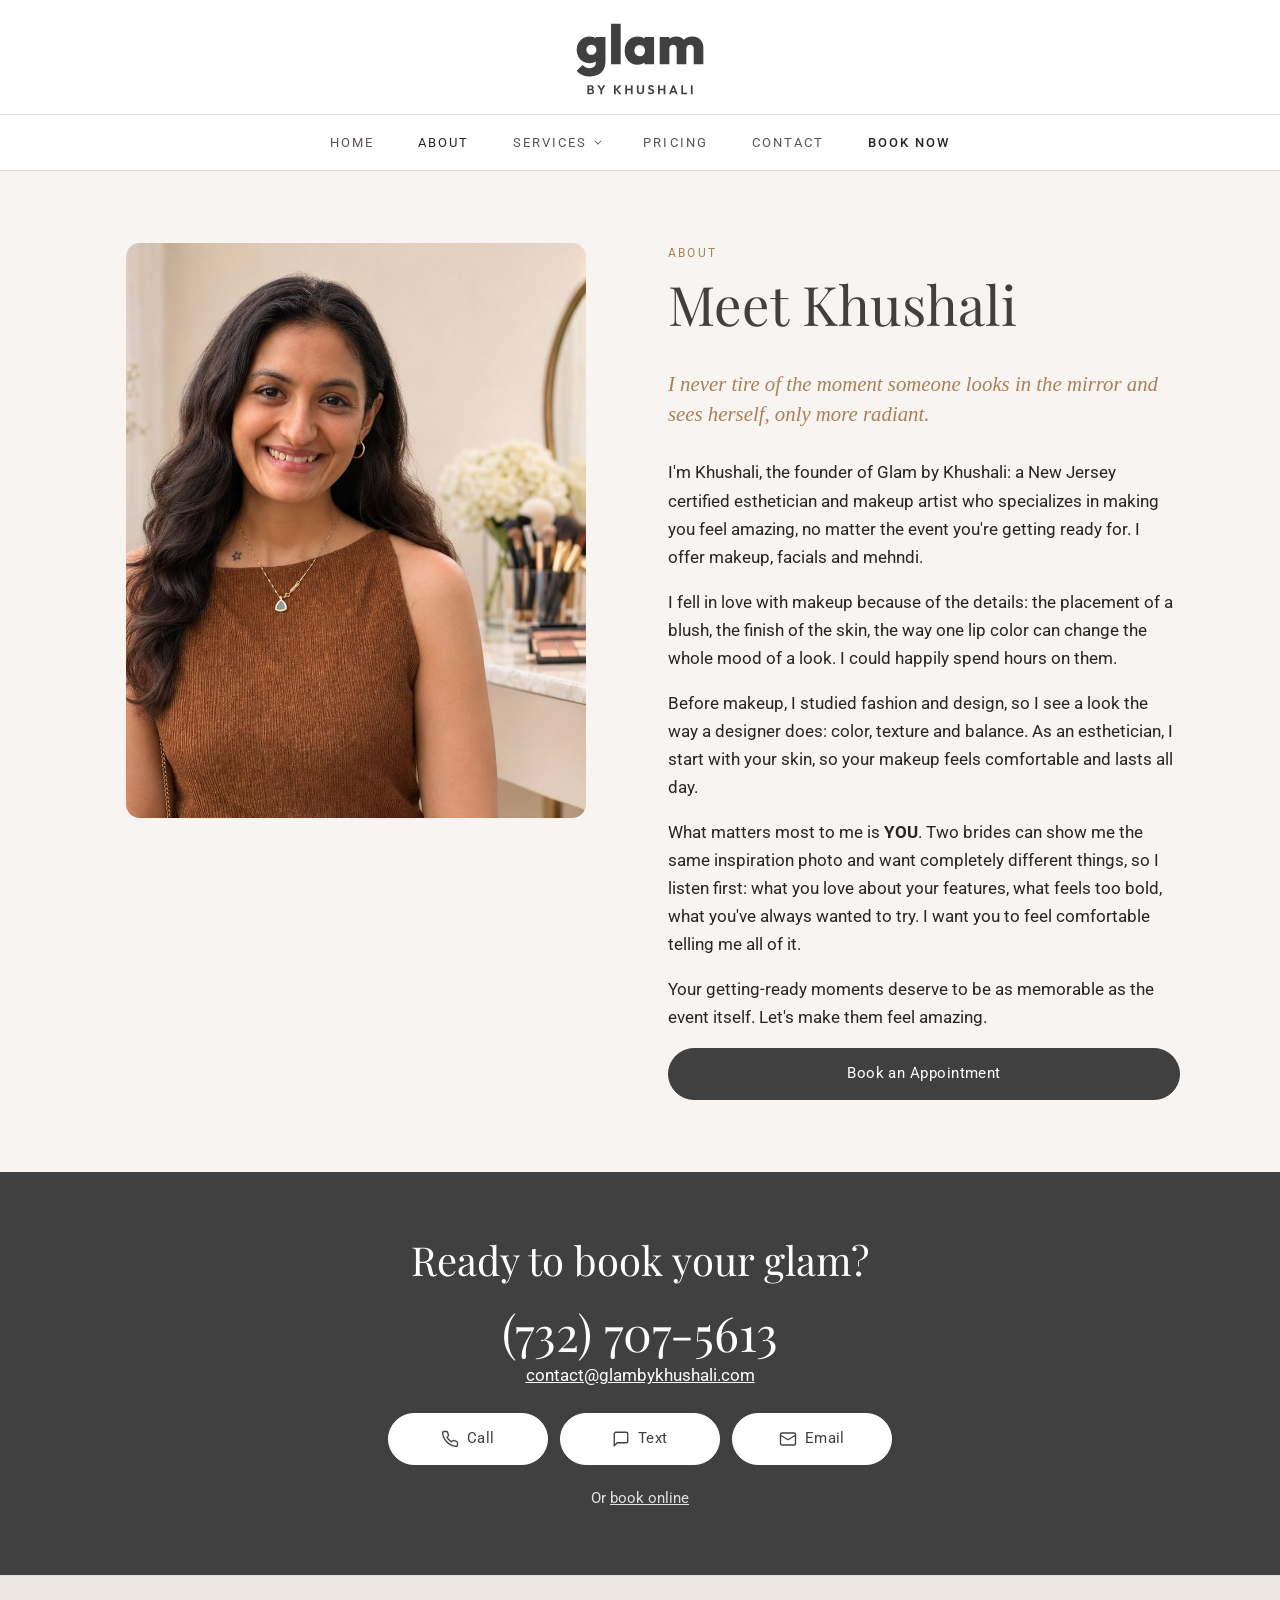
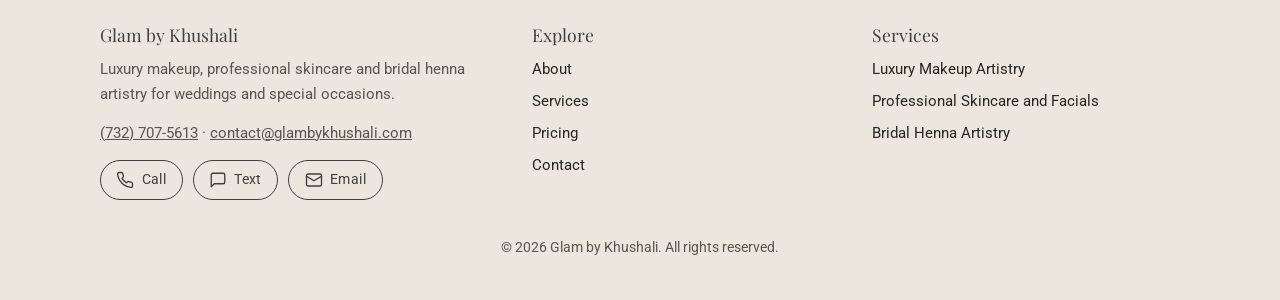
==== commit 7cd9b5dc: "About page: apply reviewer feedback (tagline, copy rewrite, tighter crop, full-width button, equal-s" ====
--- a/about/index.html
+++ b/about/index.html
@@ -47,12 +47,13 @@
 <main>
 <section class="section">
   <div class="wrap split split--top">
-    <img class="portrait" src="/assets/khushali-studio.jpg" alt="Khushali, makeup, skincare and henna artist" width="840" height="1050">
+    <img class="portrait" src="/assets/khushali-studio.jpg" alt="Khushali, makeup, skincare and henna artist" width="800" height="1000">
     <div>
       <p class="eyebrow">About</p>
       <h1>Meet Khushali</h1>
-      <p>I'm Khushali, the founder of Glam by Khushali: a New Jersey makeup artist and certified esthetician specializing in bridal and bridal-party makeup. I also offer facials and mehndi.</p><p>I fell in love with makeup because of the details: the placement of a blush, the finish of the skin, the way one lip color can change the whole mood of a look. I could happily spend hours on them, and I never tire of the moment someone looks in the mirror and sees herself, only more radiant.</p><p>Before makeup, I studied fashion and design, so I see a look the way a designer does: color, texture and balance. An embroidered outfit, a piece of statement jewelry, the shade you've chosen for your lips all shape the finished look, and I plan around them. As an esthetician, I start with your skin, so your makeup feels comfortable and lasts all day.</p><p>What matters most to me is you. Two brides can show me the same inspiration photo and want completely different things, so I listen first: what you love about your features, what feels too bold, what you've always wanted to try. Becoming a yoga teacher taught me how much people open up when they feel at ease, and I want your time in my chair to feel exactly that way.</p><p>Getting ready is part of the celebration. I'd love for it to be a part of your day you remember fondly.</p>
-      <div class="actions"><a class="btn" href="/contact/#book">Book an Appointment</a></div>
+      <p class="tagline">I never tire of the moment someone looks in the mirror and sees herself, only more radiant.</p>
+      <p>I'm Khushali, the founder of Glam by Khushali: a New Jersey certified esthetician and makeup artist who specializes in making you feel amazing, no matter the event you're getting ready for. I offer makeup, facials and mehndi.</p><p>I fell in love with makeup because of the details: the placement of a blush, the finish of the skin, the way one lip color can change the whole mood of a look. I could happily spend hours on them.</p><p>Before makeup, I studied fashion and design, so I see a look the way a designer does: color, texture and balance. As an esthetician, I start with your skin, so your makeup feels comfortable and lasts all day.</p><p>What matters most to me is <strong>YOU</strong>. Two brides can show me the same inspiration photo and want completely different things, so I listen first: what you love about your features, what feels too bold, what you've always wanted to try. I want you to feel comfortable telling me all of it.</p><p>Your getting-ready moments deserve to be as memorable as the event itself. Let's make them feel amazing.</p>
+      <a class="btn btn--block" href="/book/">Book an Appointment</a>
     </div>
   </div>
 </section>
--- a/assets/site.css
+++ b/assets/site.css
@@ -233,3 +233,5 @@
 .cta-band .cta-email { margin: 0; opacity: 1; }
 .cta-band .cta-email a, .cta-band .cta-alt a { color: #fff; }
 .cta-band .cta-alt { margin: 1.4em 0 0; font-size: .95rem; }
+.tagline { font-family: var(--heading); font-style: italic; font-size: 1.3rem; line-height: 1.45; color: var(--accent); margin: .2em 0 1.4em; }
+.cta-band .actions .btn { flex: 0 0 160px; width: 160px; }
